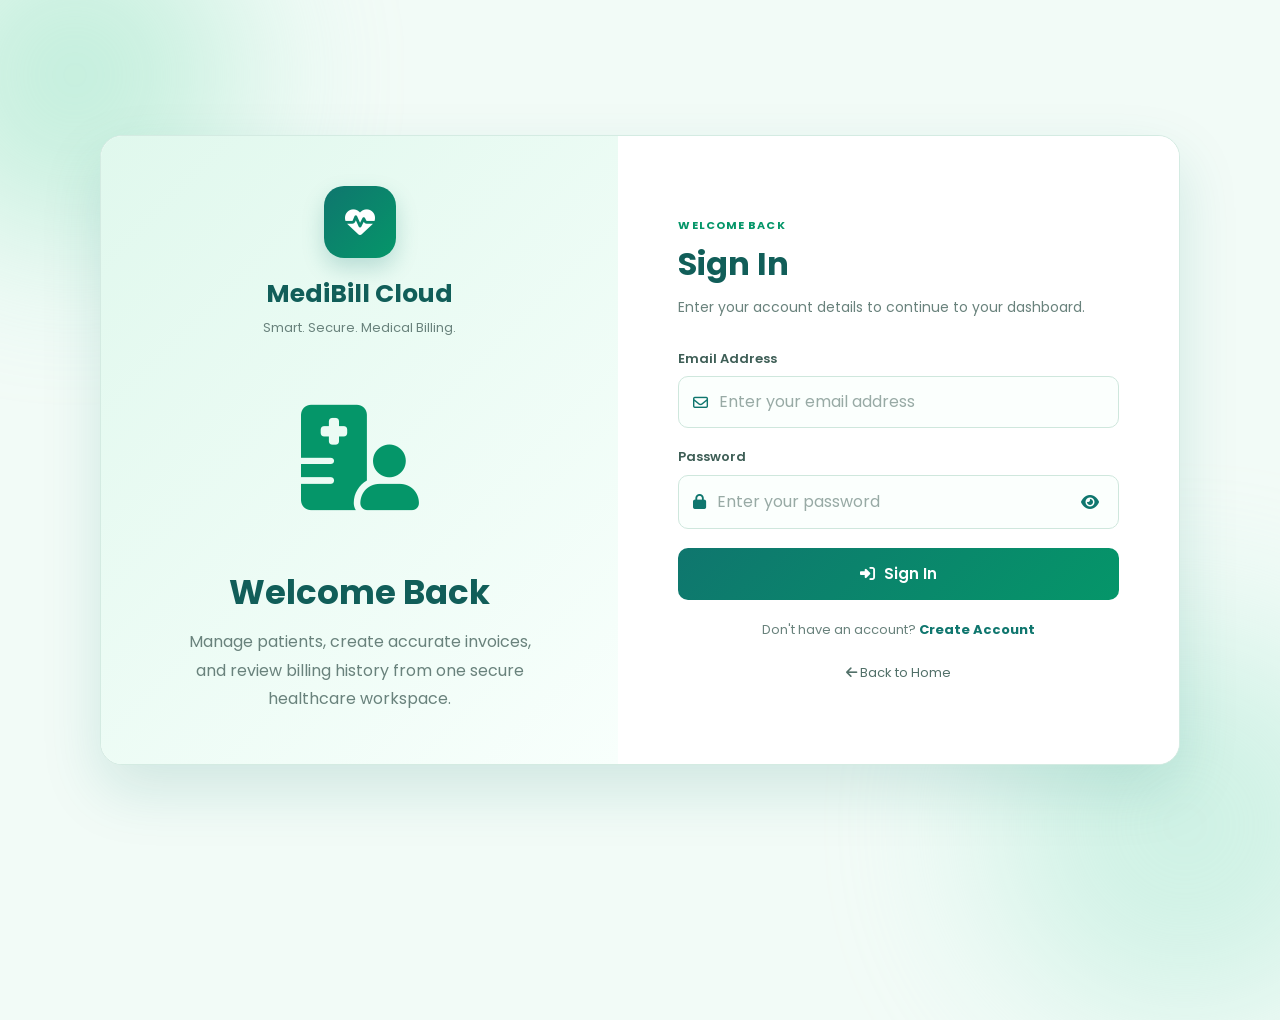
==== html/billing.html @ 4b852cb0 "Added Medical Billing System project" ====
<!DOCTYPE html>
<html lang="en">
<head>
    <meta charset="UTF-8">
    <meta name="viewport" content="width=device-width, initial-scale=1.0">
    <meta name="description" content="Create a patient medical bill in MediBill Cloud.">
    <title>MediBill Cloud | Create Bill</title>

    <link rel="preconnect" href="https://fonts.googleapis.com">
    <link rel="preconnect" href="https://fonts.gstatic.com" crossorigin>
    <link href="https://fonts.googleapis.com/css2?family=Poppins:wght@300;400;500;600;700&display=swap" rel="stylesheet">

    <link rel="stylesheet" href="https://cdnjs.cloudflare.com/ajax/libs/font-awesome/6.7.2/css/all.min.css">
    <link rel="stylesheet" href="../css/main.css">
    <link rel="stylesheet" href="../css/billing.css">
</head>

<body>
    <aside class="sidebar">
        <div class="logo">
            <div class="logo-icon">
                <i class="fa-solid fa-heart-pulse"></i>
            </div>

            <div>
                <h2>MediBill</h2>
                <p>Healthcare</p>
            </div>
        </div>

        <nav aria-label="Main navigation">
            <ul class="menu">
                <li>
                    <a href="dashboard.html">
                        <i class="fa-solid fa-house"></i>
                        <span>Dashboard</span>
                    </a>
                </li>

                <li>
                    <a href="patient.html">
                        <i class="fa-solid fa-user-group"></i>
                        <span>Patients</span>
                    </a>
                </li>

                <li class="active">
                    <a href="billing.html">
                        <i class="fa-solid fa-file-invoice-dollar"></i>
                        <span>Billing</span>
                    </a>
                </li>

                <li>
                    <a href="History.html">
                        <i class="fa-solid fa-clock-rotate-left"></i>
                        <span>Billing History</span>
                    </a>
                </li>
            </ul>
        </nav>

        <div class="logout">
            <a href="login.html" id="logoutBtn">
                <i class="fa-solid fa-right-from-bracket"></i>
                <span>Sign out</span>
            </a>
        </div>
    </aside>

    <main class="main-content">
        <div class="dashboard-container">
            <header class="page-header">
                <div>
                    <p class="eyebrow">BILLING</p>
                    <h1>
                        <i class="fa-solid fa-file-invoice-dollar"></i>
                        Create medical bill
                    </h1>
                    <p>Generate an accurate invoice for consultation services and medicines.</p>
                </div>

                <a href="History.html" class="secondary-btn">
                    <i class="fa-solid fa-clock-rotate-left"></i>
                    View History
                </a>
            </header>

            <section class="welcome-card">
                <div class="welcome-left">
                    <h2>
                        <i class="fa-solid fa-user-nurse"></i>
                        Welcome, <span id="receptionistName">Receptionist</span>
                    </h2>
                    <p>Complete the details below to create a new medical invoice.</p>
                </div>

                <div class="welcome-right" aria-hidden="true">
                    <i class="fa-solid fa-file-invoice-dollar"></i>
                </div>
            </section>

            <section class="card">
                <h2>
                    <i class="fa-solid fa-file-invoice"></i>
                    Invoice details
                </h2>

                <form id="billingForm">
                    <div class="form-grid">
                        <div class="form-group">
                            <label for="billNumber">Bill Number</label>
                            <input
                                type="text"
                                id="billNumber"
                                name="billNumber"
                                readonly
                                placeholder="Auto generated">
                        </div>

                        <div class="form-group">
                            <label for="patientSelect">Select Patient</label>
                            <select id="patientSelect" name="patientSelect" required>
                                <option value="">Select patient</option>
                            </select>
                        </div>
                    </div>

                    <div class="billing-section-heading">
                        <div>
                            <h3>Service details</h3>
                            <p>Add consultations, laboratory services, or treatments.</p>
                        </div>

                        <button type="button" id="addService" class="primary-btn">
                            <i class="fa-solid fa-plus"></i>
                            Add Service
                        </button>
                    </div>

                    <div class="table-wrap">
                        <table class="billing-table" id="serviceTable">
                            <thead>
                                <tr>
                                    <th>Service</th>
                                    <th>Quantity</th>
                                    <th>Unit Price</th>
                                    <th>Amount</th>
                                    <th aria-label="Action"></th>
                                </tr>
                            </thead>
                            <tbody></tbody>
                        </table>
                    </div>

                    <div class="billing-section-heading">
                        <div>
                            <h3>Medicine details</h3>
                            <p>Medicine stock is checked before the bill is generated.</p>
                        </div>

                        <button type="button" id="addMedicine" class="primary-btn">
                            <i class="fa-solid fa-plus"></i>
                            Add Medicine
                        </button>
                    </div>

                    <div class="table-wrap">
                        <table class="billing-table" id="medicineTable">
                            <thead>
                                <tr>
                                    <th>Medicine</th>
                                    <th>Available</th>
                                    <th>Quantity</th>
                                    <th>Unit Price</th>
                                    <th>Amount</th>
                                    <th aria-label="Action"></th>
                                </tr>
                            </thead>
                            <tbody></tbody>
                        </table>
                    </div>

                    <div class="summary-section">
                        <h3>Payment summary</h3>

                        <div class="form-grid">
                            <div class="form-group">
                                <label for="subtotal">Subtotal</label>
                                <input type="text" id="subtotal" readonly value="0.00">
                            </div>

                            <div class="form-group">
                                <label for="gst">GST (%)</label>
                                <input
                                    type="number"
                                    id="gst"
                                    min="0"
                                    max="100"
                                    step="0.01"
                                    value="18"
                                    required>
                            </div>

                            <div class="form-group">
                                <label for="totalAmount">Total Amount</label>
                                <input type="text" id="totalAmount" readonly value="0.00">
                            </div>

                            <div class="form-group">
                                <label for="paymentMethod">Payment Method</label>
                                <select id="paymentMethod" required>
                                    <option value="Cash">Cash</option>
                                    <option value="UPI">UPI</option>
                                    <option value="Card">Card</option>
                                    <option value="Net Banking">Net Banking</option>
                                </select>
                            </div>
                        </div>
                    </div>

                    <div class="form-buttons">
                        <button type="submit" class="primary-btn">
                            <i class="fa-solid fa-file-circle-plus"></i>
                            Generate Bill
                        </button>

                        <button type="reset" class="secondary-btn">
                            <i class="fa-solid fa-rotate-left"></i>
                            Reset
                        </button>
                    </div>
                </form>
            </section>

            <footer class="footer">
                <p>&copy; 2026 MediBill Healthcare. All rights reserved.</p>
            </footer>
        </div>
    </main>

    <script src="../js/billing.js"></script>
</body>
</html>
---- css/main.css ----
:root {
    --teal-900: #115e59;
    --teal-700: #0f766e;
    --teal-600: #0d9488;
    --emerald-600: #059669;
    --emerald-100: #d1fae5;
    --mint-50: #f0fdfa;
    --mint-100: #ecfdf5;
    --surface: #ffffff;
    --background: #f4fbf9;
    --text: #173b36;
    --muted: #69827c;
    --border: #d9ebe6;
    --danger: #b91c1c;
}

* {
    margin: 0;
    padding: 0;
    box-sizing: border-box;
    font-family: "Poppins", sans-serif;
}

html {
    scroll-behavior: smooth;
}

body {
    min-height: 100vh;
    background: var(--background);
    color: var(--text);
    line-height: 1.6;
    overflow-x: hidden;
}

a {
    color: inherit;
    text-decoration: none;
}

button,
input,
select,
textarea {
    font: inherit;
}

button {
    border: none;
    cursor: pointer;
}

img {
    display: block;
    max-width: 100%;
}

/* Shared buttons */

.primary-btn {
    display: inline-flex;
    align-items: center;
    justify-content: center;
    gap: 9px;
    padding: 13px 20px;
    border: none;
    border-radius: 10px;
    background: linear-gradient(135deg, var(--teal-700), var(--emerald-600));
    color: #ffffff;
    font-size: 14px;
    font-weight: 600;
    box-shadow: 0 8px 18px rgba(15, 118, 110, 0.2);
    transition: 0.25s ease;
}

.primary-btn:hover {
    background: linear-gradient(135deg, var(--teal-900), var(--teal-600));
    box-shadow: 0 12px 24px rgba(15, 118, 110, 0.28);
    transform: translateY(-2px);
}

.primary-btn:disabled {
    cursor: not-allowed;
    opacity: 0.65;
    transform: none;
}

.secondary-btn {
    display: inline-flex;
    align-items: center;
    justify-content: center;
    gap: 9px;
    padding: 13px 20px;
    border: 1px solid var(--border);
    border-radius: 10px;
    background: #ffffff;
    color: var(--teal-900);
    font-weight: 600;
    transition: 0.25s ease;
}

.secondary-btn:hover {
    border-color: var(--teal-600);
    background: var(--mint-50);
}

/* Sidebar */

.sidebar {
    position: fixed;
    top: 0;
    left: 0;
    z-index: 10;
    width: 260px;
    height: 100vh;
    padding: 24px 16px;
    display: flex;
    flex-direction: column;
    background: linear-gradient(180deg, #ffffff 0%, #ecfdf5 100%);
    border-right: 1px solid var(--border);
    box-shadow: 8px 0 24px rgba(15, 118, 110, 0.06);
}

.logo {
    display: flex;
    align-items: center;
    gap: 12px;
    margin-bottom: 28px;
    padding: 0 10px;
}

.logo-icon {
    width: 44px;
    height: 44px;
    display: grid;
    place-items: center;
    border-radius: 13px;
    background: linear-gradient(135deg, var(--teal-700), var(--emerald-600));
    color: #ffffff;
    font-size: 20px;
    box-shadow: 0 8px 16px rgba(15, 118, 110, 0.18);
}

.logo h2 {
    font-size: 20px;
    line-height: 1.2;
    color: var(--teal-900);
}

.logo p {
    margin-top: 2px;
    color: var(--muted);
    font-size: 12px;
}

.menu {
    flex: 1;
    list-style: none;
}

.menu li {
    margin-bottom: 6px;
}

.menu li a,
.logout a {
    display: flex;
    align-items: center;
    gap: 13px;
    padding: 12px 14px;
    border-radius: 10px;
    color: #4f6b64;
    font-size: 14px;
    font-weight: 600;
    transition: 0.25s ease;
}

.menu li a i,
.logout a i {
    width: 20px;
    text-align: center;
    font-size: 16px;
}

.menu li a:hover,
.menu li.active a {
    background: var(--emerald-100);
    color: var(--teal-900);
}

.menu li.active a {
    box-shadow: inset 3px 0 0 var(--emerald-600);
}

.logout {
    margin-top: auto;
    padding-top: 16px;
    border-top: 1px solid var(--border);
}

.logout a:hover {
    background: #fef2f2;
    color: var(--danger);
}

/* Main area */

.main-content {
    min-height: 100vh;
    margin-left: 260px;
    padding: 34px;
}

.dashboard-container {
    width: 100%;
    max-width: 1400px;
    margin: 0 auto;
}

.page-header,
.topbar {
    display: flex;
    justify-content: space-between;
    align-items: center;
    gap: 20px;
    margin-bottom: 24px;
}

.page-header h1,
.top-left h1 {
    margin: 3px 0 5px;
    color: var(--teal-900);
    font-size: 30px;
}

.page-header > div > p:last-child,
.top-left > p {
    color: var(--muted);
    font-size: 14px;
}

.eyebrow {
    color: var(--emerald-600);
    font-size: 11px;
    font-weight: 700;
    letter-spacing: 0.1em;
}

/* Cards and tables */

.card,
.topbar {
    padding: 24px;
    background: var(--surface);
    border: 1px solid var(--border);
    border-radius: 16px;
    box-shadow: 0 8px 24px rgba(15, 118, 110, 0.06);
}

.card {
    margin-bottom: 24px;
}

.card h3 {
    color: var(--teal-900);
    font-size: 19px;
}

.card-heading {
    display: flex;
    align-items: center;
    justify-content: space-between;
    gap: 16px;
    margin-bottom: 18px;
}

.text-link {
    color: var(--teal-700);
    font-size: 13px;
    font-weight: 600;
}

.text-link:hover {
    color: var(--emerald-600);
    text-decoration: underline;
}

.table-wrap {
    width: 100%;
    overflow-x: auto;
}

table {
    width: 100%;
    border-collapse: collapse;
}

thead {
    background: #effaf6;
}

th {
    padding: 13px;
    color: #477169;
    font-size: 11px;
    font-weight: 700;
    letter-spacing: 0.04em;
    text-align: left;
    text-transform: uppercase;
    white-space: nowrap;
}

td {
    padding: 13px;
    border-bottom: 1px solid #e7f2ef;
    color: #4c6861;
    font-size: 14px;
}

tbody tr:hover td {
    background: #fbfffd;
}

.empty-state {
    padding: 30px !important;
    color: var(--muted);
    text-align: center;
}

/* Forms */

.form-grid {
    display: grid;
    grid-template-columns: repeat(2, minmax(0, 1fr));
    gap: 18px;
}

.form-group {
    display: flex;
    flex-direction: column;
    gap: 7px;
}

.full-width {
    grid-column: 1 / -1;
}

.form-group label {
    color: #3e5e56;
    font-size: 13px;
    font-weight: 600;
}

input,
select,
textarea {
    width: 100%;
    padding: 11px 12px;
    border: 1px solid #cce4dd;
    border-radius: 9px;
    outline: none;
    background: #ffffff;
    color: var(--text);
    transition: 0.2s ease;
}

input::placeholder,
textarea::placeholder {
    color: #98aaa5;
}

input:focus,
select:focus,
textarea:focus {
    border-color: var(--teal-600);
    box-shadow: 0 0 0 3px rgba(13, 148, 136, 0.14);
}

textarea {
    resize: vertical;
}

.form-buttons {
    display: flex;
    flex-wrap: wrap;
    gap: 12px;
    margin-top: 24px;
}

/* Search */

.search-box {
    display: flex;
    align-items: center;
    gap: 9px;
    min-width: 250px;
    padding: 0 12px;
    border: 1px solid var(--border);
    border-radius: 9px;
    background: #ffffff;
    color: var(--teal-700);
}

.search-box input {
    padding-left: 0;
    border: none;
    box-shadow: none;
}

/* Footer */

.footer {
    margin-top: 28px;
    padding: 18px;
    color: var(--muted);
    font-size: 13px;
    text-align: center;
}

/* Responsive */

@media (max-width: 900px) {
    .sidebar {
        position: relative;
        width: 100%;
        height: auto;
    }

    .main-content {
        margin-left: 0;
        padding: 20px;
    }

    .menu {
        display: flex;
        flex-wrap: wrap;
        gap: 5px;
    }

    .menu li {
        margin: 0;
    }

    .logout {
        display: none;
    }
}

@media (max-width: 650px) {
    .page-header,
    .topbar,
    .card-heading {
        align-items: flex-start;
        flex-direction: column;
    }

    .form-grid {
        grid-template-columns: 1fr;
    }

    .full-width {
        grid-column: auto;
    }

    .search-box {
        width: 100%;
        min-width: 0;
    }

    .primary-btn,
    .secondary-btn {
        width: 100%;
    }
}
---- css/billing.css ----
.page-header {
    align-items: flex-end;
}

.page-header h1 {
    display: flex;
    align-items: center;
    gap: 10px;
}

.page-header h1 i {
    color: var(--emerald-600);
}

.welcome-card {
    display: flex;
    align-items: center;
    justify-content: space-between;
    gap: 22px;
    padding: 24px;
    margin-bottom: 24px;
    border: 1px solid #c8eadc;
    border-radius: 16px;
    background: linear-gradient(120deg, #e6f9f0 0%, #f8fffc 100%);
}

.welcome-left h2 {
    margin-bottom: 5px;
    color: var(--teal-900);
    font-size: 21px;
}

.welcome-left h2 i {
    color: var(--emerald-600);
}

.welcome-left p {
    color: var(--muted);
    font-size: 14px;
}

.welcome-right {
    color: var(--emerald-600);
    font-size: 58px;
}

.card > h2 {
    display: flex;
    align-items: center;
    gap: 9px;
    margin-bottom: 20px;
    color: var(--teal-900);
    font-size: 20px;
}

.card > h2 i {
    color: var(--emerald-600);
}

.billing-section-heading {
    display: flex;
    align-items: flex-end;
    justify-content: space-between;
    gap: 16px;
    margin-top: 30px;
    margin-bottom: 12px;
}

.billing-section-heading h3,
.summary-section h3 {
    margin: 0 0 3px;
    color: var(--teal-900);
    font-size: 17px;
}

.billing-section-heading p {
    color: var(--muted);
    font-size: 12px;
}

.billing-section-heading .primary-btn {
    padding: 10px 14px;
    font-size: 13px;
    white-space: nowrap;
}

.billing-table {
    margin: 0;
}

.billing-table select,
.billing-table input {
    min-width: 80px;
    padding: 9px;
    font-size: 13px;
}

.billing-table input[readonly] {
    background: #f4fbf9;
    color: #527169;
}

.removeServiceBtn,
.removeMedicineBtn {
    width: 36px;
    height: 36px;
    border: none;
    border-radius: 8px;
    background: #fef2f2;
    color: #b91c1c;
    transition: 0.2s ease;
}

.removeServiceBtn:hover,
.removeMedicineBtn:hover {
    background: #fee2e2;
    transform: translateY(-1px);
}

.summary-section {
    margin-top: 28px;
    padding: 22px;
    border: 1px solid #d8ece5;
    border-radius: 13px;
    background: #f9fffc;
}

.summary-section .form-grid {
    margin-top: 16px;
}

.summary-section input[readonly] {
    background: #ecfdf5;
    color: var(--teal-900);
    font-weight: 700;
}

@media (max-width: 700px) {
    .welcome-card,
    .billing-section-heading {
        align-items: flex-start;
        flex-direction: column;
    }

    .welcome-right {
        display: none;
    }

    .billing-section-heading .primary-btn {
        width: 100%;
    }
}
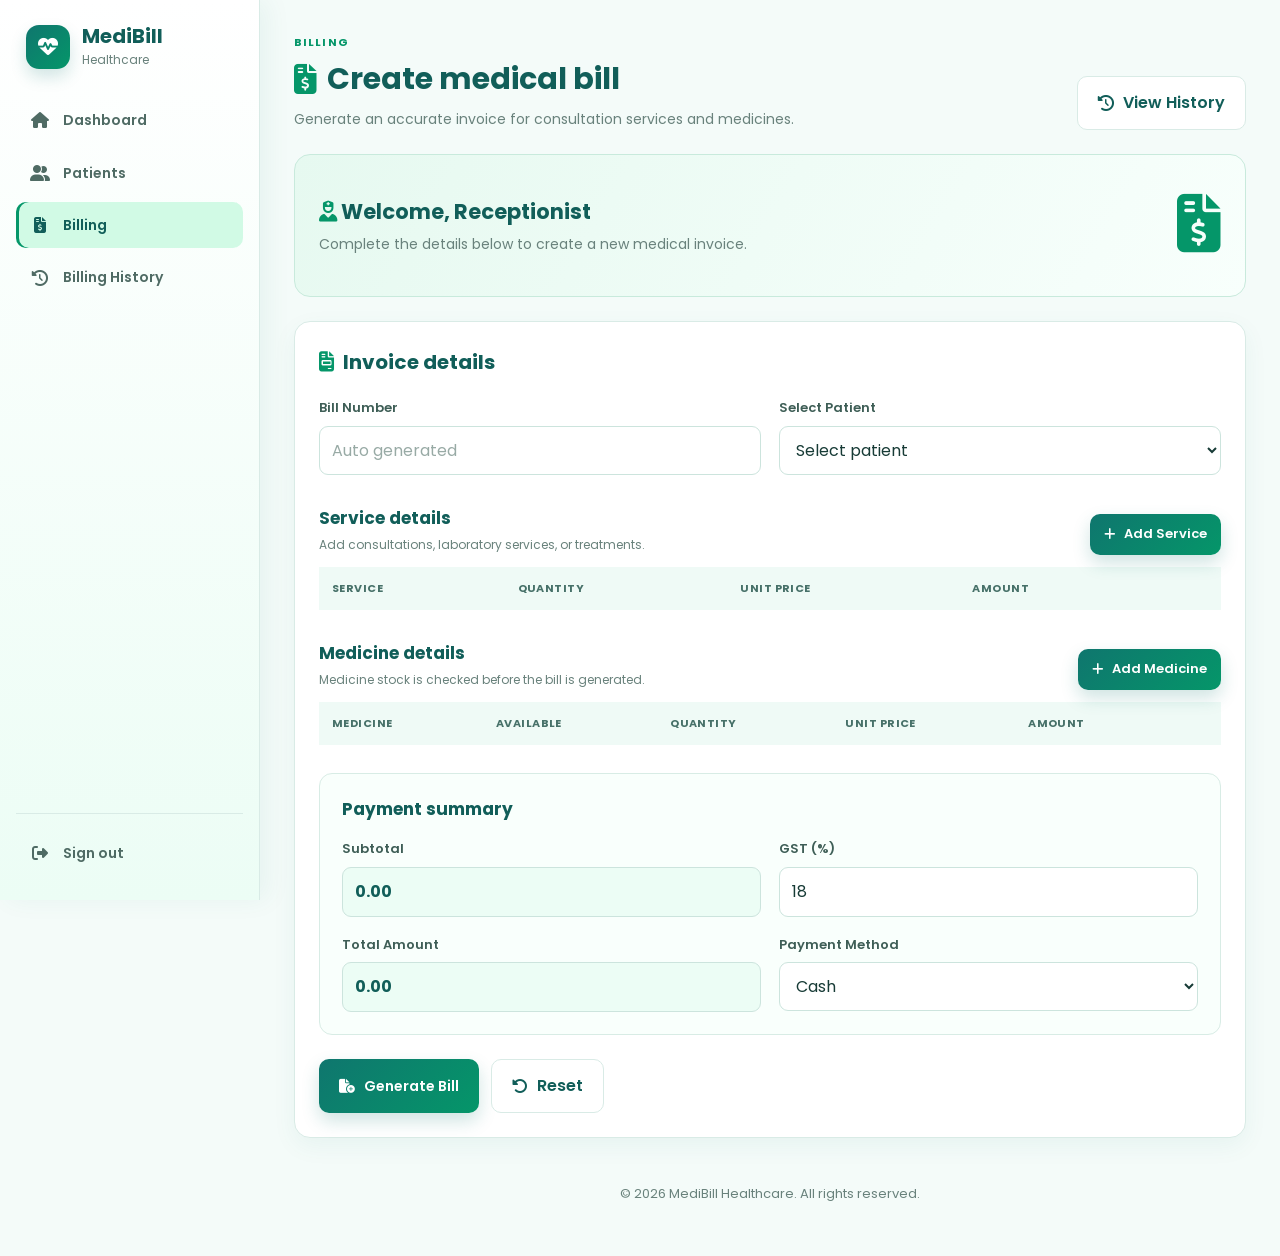
==== commit 57a6e1ff: "Updated Medical Billing System" ====
--- a/html/billing.html
+++ b/html/billing.html
@@ -239,6 +239,8 @@
         </div>
     </main>
 
+    <script src="../js/validation.js"></script>
+    <script src="../js/patient.js"></script>
     <script src="../js/billing.js"></script>
 </body>
 </html>
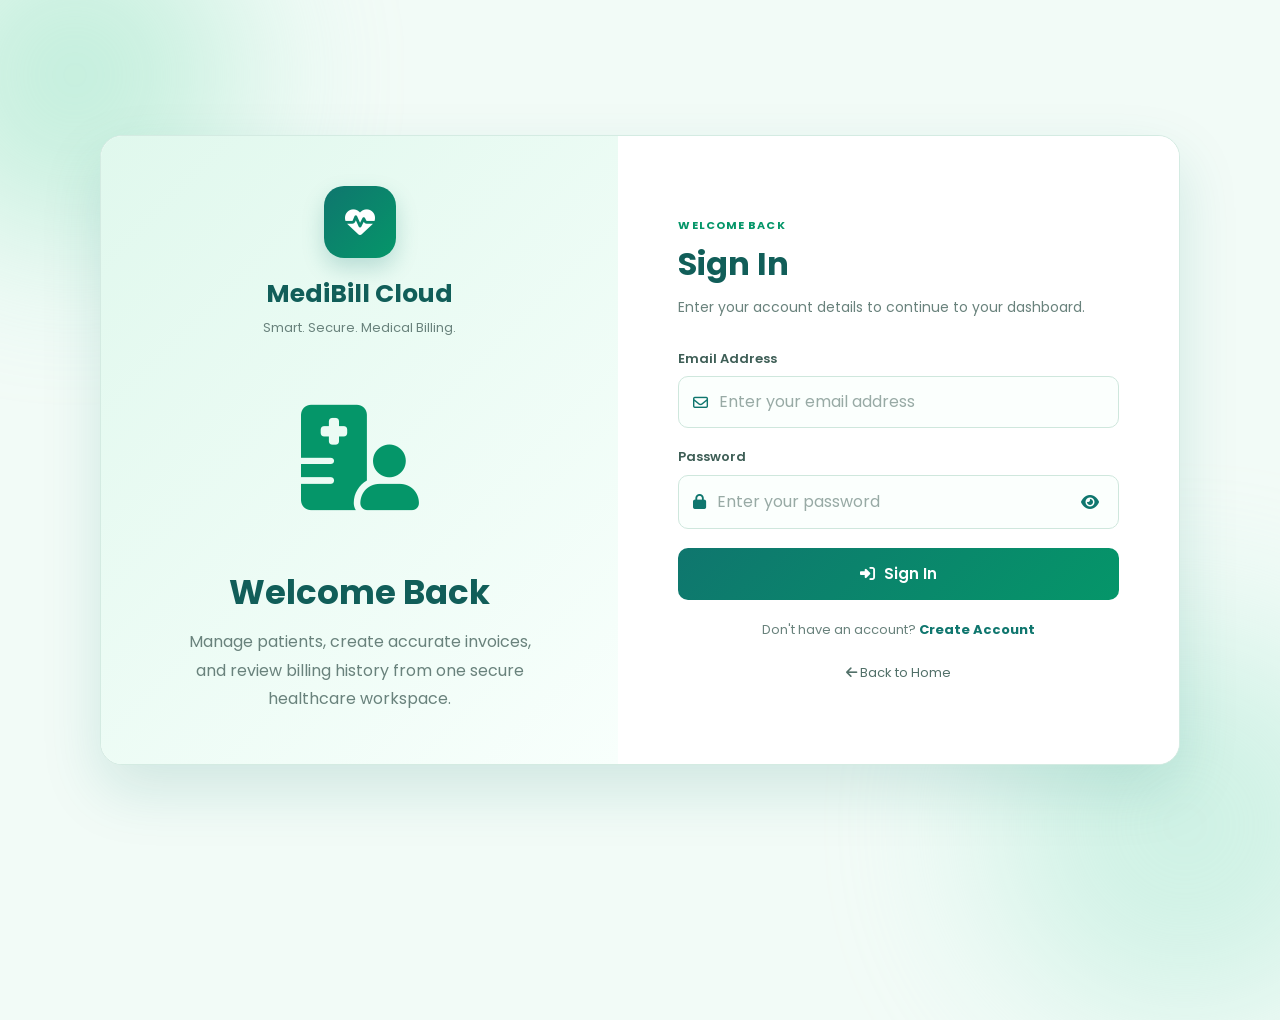
==== commit c7acdd91: "Update billing system and Lambda deployment" ====
--- a/html/billing.html
+++ b/html/billing.html
@@ -239,8 +239,7 @@
         </div>
     </main>
 
-    <script src="../js/validation.js"></script>
-    <script src="../js/patient.js"></script>
-    <script src="../js/billing.js"></script>
+        <script src="../js/validation.js"></script>
+        <script src="../js/billing.js"></script>
 </body>
 </html>
